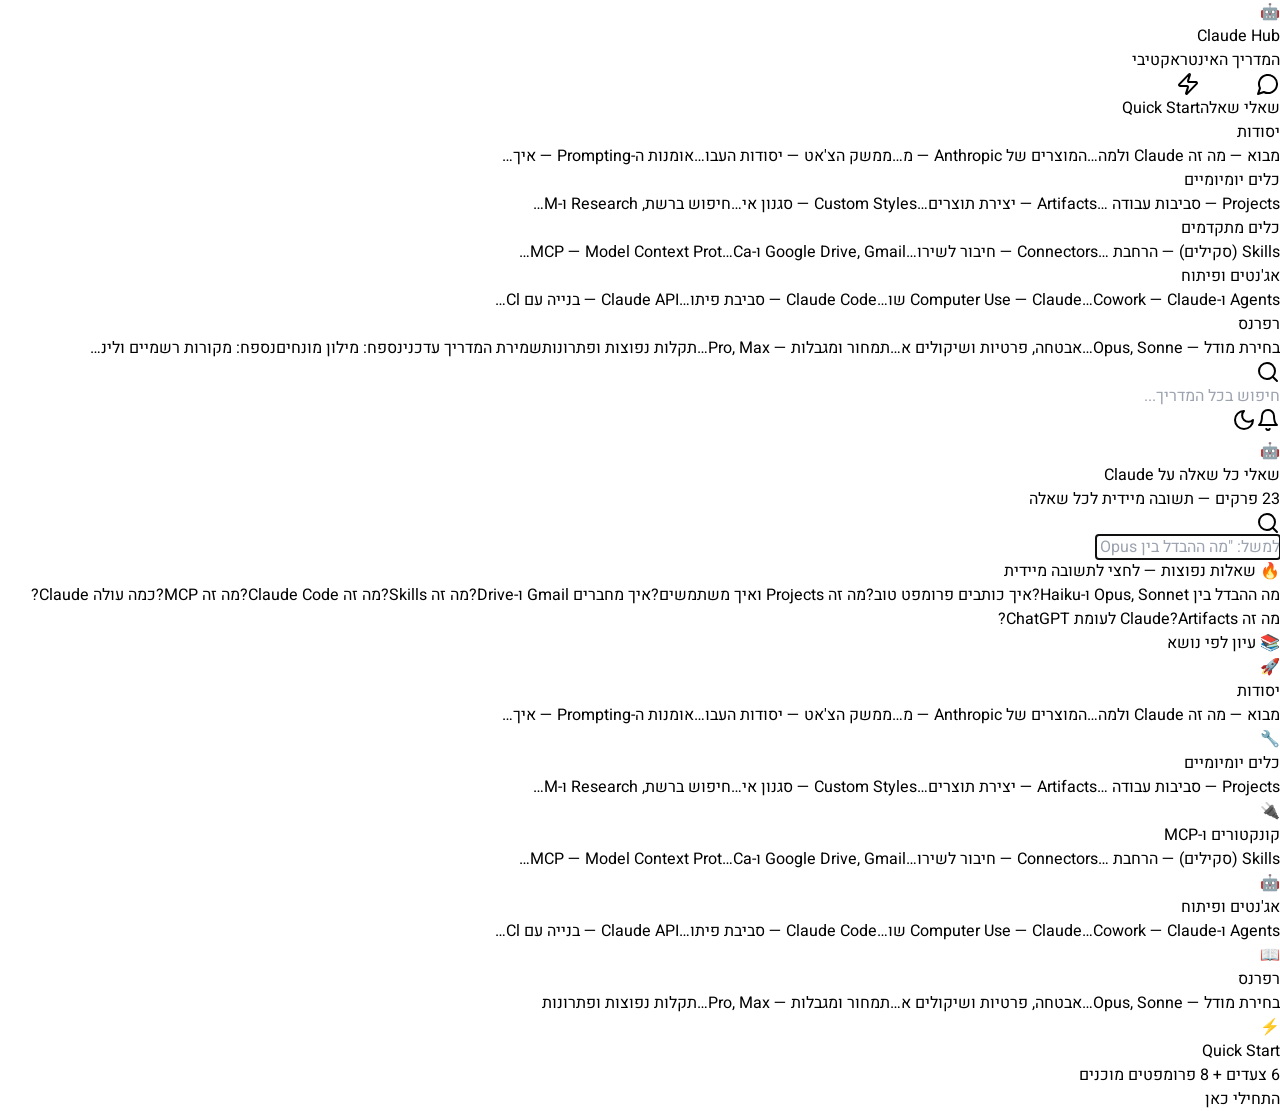
==== claude-hub/index.html @ 65d697f9 "Add Claude Hub interactive dashboard" ====
<!DOCTYPE html>
<html lang="he" dir="rtl">
  <head>
    <meta charset="UTF-8" />
    <meta name="viewport" content="width=device-width, initial-scale=1.0" />
    <title>Claude Hub — המדריך האינטראקטיבי</title>
    <link rel="preconnect" href="https://fonts.googleapis.com" />
    <link rel="preconnect" href="https://fonts.gstatic.com" crossorigin />
    <link href="https://fonts.googleapis.com/css2?family=Heebo:wght@300;400;500;600;700&family=Inter:wght@300;400;500;600;700&display=swap" rel="stylesheet" />
    <script type="module" crossorigin src="./assets/index-BV_u2j_C.js"></script>
    <link rel="stylesheet" crossorigin href="./assets/index-Cmyp-75F.css">
  </head>
  <body class="bg-gray-50 dark:bg-gray-900 font-hebrew">
    <div id="root"></div>
  </body>
</html>
---- claude-hub/assets/index-Cmyp-75F.css ----
@import"https://fonts.googleapis.com/css2?family=Heebo:wght@300;400;500;600;700&family=Inter:wght@400;500;600&display=swap";*,:before,:after{--tw-border-spacing-x: 0;--tw-border-spacing-y: 0;--tw-translate-x: 0;--tw-translate-y: 0;--tw-rotate: 0;--tw-skew-x: 0;--tw-skew-y: 0;--tw-scale-x: 1;--tw-scale-y: 1;--tw-pan-x: ;--tw-pan-y: ;--tw-pinch-zoom: ;--tw-scroll-snap-strictness: proximity;--tw-gradient-from-position: ;--tw-gradient-via-position: ;--tw-gradient-to-position: ;--tw-ordinal: ;--tw-slashed-zero: ;--tw-numeric-figure: ;--tw-numeric-spacing: ;--tw-numeric-fraction: ;--tw-ring-inset: ;--tw-ring-offset-width: 0px;--tw-ring-offset-color: #fff;--tw-ring-color: rgb(59 130 246 / .5);--tw-ring-offset-shadow: 0 0 #0000;--tw-ring-shadow: 0 0 #0000;--tw-shadow: 0 0 #0000;--tw-shadow-colored: 0 0 #0000;--tw-blur: ;--tw-brightness: ;--tw-contrast: ;--tw-grayscale: ;--tw-hue-rotate: ;--tw-invert: ;--tw-saturate: ;--tw-sepia: ;--tw-drop-shadow: ;--tw-backdrop-blur: ;--tw-backdrop-brightness: ;--tw-backdrop-contrast: ;--tw-backdrop-grayscale: ;--tw-backdrop-hue-rotate: ;--tw-backdrop-invert: ;--tw-backdrop-opacity: ;--tw-backdrop-saturate: ;--tw-backdrop-sepia: ;--tw-contain-size: ;--tw-contain-layout: ;--tw-contain-paint: ;--tw-contain-style: }::backdrop{--tw-border-spacing-x: 0;--tw-border-spacing-y: 0;--tw-translate-x: 0;--tw-translate-y: 0;--tw-rotate: 0;--tw-skew-x: 0;--tw-skew-y: 0;--tw-scale-x: 1;--tw-scale-y: 1;--tw-pan-x: ;--tw-pan-y: ;--tw-pinch-zoom: ;--tw-scroll-snap-strictness: proximity;--tw-gradient-from-position: ;--tw-gradient-via-position: ;--tw-gradient-to-position: ;--tw-ordinal: ;--tw-slashed-zero: ;--tw-numeric-figure: ;--tw-numeric-spacing: ;--tw-numeric-fraction: ;--tw-ring-inset: ;--tw-ring-offset-width: 0px;--tw-ring-offset-color: #fff;--tw-ring-color: rgb(59 130 246 / .5);--tw-ring-offset-shadow: 0 0 #0000;--tw-ring-shadow: 0 0 #0000;--tw-shadow: 0 0 #0000;--tw-shadow-colored: 0 0 #0000;--tw-blur: ;--tw-brightness: ;--tw-contrast: ;--tw-grayscale: ;--tw-hue-rotate: ;--tw-invert: ;--tw-saturate: ;--tw-sepia: ;--tw-drop-shadow: ;--tw-backdrop-blur: ;--tw-backdrop-brightness: ;--tw-backdrop-contrast: ;--tw-backdrop-grayscale: ;--tw-backdrop-hue-rotate: ;--tw-backdrop-invert: ;--tw-backdrop-opacity: ;--tw-backdrop-saturate: ;--tw-backdrop-sepia: ;--tw-contain-size: ;--tw-contain-layout: ;--tw-contain-paint: ;--tw-contain-style: }*,:before,:after{box-sizing:border-box;border-width:0;border-style:solid;border-color:#e5e7eb}:before,:after{--tw-content: ""}html,:host{line-height:1.5;-webkit-text-size-adjust:100%;-moz-tab-size:4;-o-tab-size:4;tab-size:4;font-family:ui-sans-serif,system-ui,sans-serif,"Apple Color Emoji","Segoe UI Emoji",Segoe UI Symbol,"Noto Color Emoji";font-feature-settings:normal;font-variation-settings:normal;-webkit-tap-highlight-color:transparent}body{margin:0;line-height:inherit}hr{height:0;color:inherit;border-top-width:1px}abbr:where([title]){-webkit-text-decoration:underline dotted;text-decoration:underline dotted}h1,h2,h3,h4,h5,h6{font-size:inherit;font-weight:inherit}a{color:inherit;text-decoration:inherit}b,strong{font-weight:bolder}code,kbd,samp,pre{font-family:ui-monospace,SFMono-Regular,Menlo,Monaco,Consolas,Liberation Mono,Courier New,monospace;font-feature-settings:normal;font-variation-settings:normal;font-size:1em}small{font-size:80%}sub,sup{font-size:75%;line-height:0;position:relative;vertical-align:baseline}sub{bottom:-.25em}sup{top:-.5em}table{text-indent:0;border-color:inherit;border-collapse:collapse}button,input,optgroup,select,textarea{font-family:inherit;font-feature-settings:inherit;font-variation-settings:inherit;font-size:100%;font-weight:inherit;line-height:inherit;letter-spacing:inherit;color:inherit;margin:0;padding:0}button,select{text-transform:none}button,input:where([type=button]),input:where([type=reset]),input:where([type=submit]){-webkit-appearance:button;background-color:transparent;background-image:none}:-moz-focusring{outline:auto}:-moz-ui-invalid{box-shadow:none}progress{vertical-align:baseline}::-webkit-inner-spin-button,::-webkit-outer-spin-button{height:auto}[type=search]{-webkit-appearance:textfield;outline-offset:-2px}::-webkit-search-decoration{-webkit-appearance:none}::-webkit-file-upload-button{-webkit-appearance:button;font:inherit}summary{display:list-item}blockquote,dl,dd,h1,h2,h3,h4,h5,h6,hr,figure,p,pre{margin:0}fieldset{margin:0;padding:0}legend{padding:0}ol,ul,menu{list-style:none;margin:0;padding:0}dialog{padding:0}textarea{resize:vertical}input::-moz-placeholder,textarea::-moz-placeholder{opacity:1;color:#9ca3af}input::placeholder,textarea::placeholder{opacity:1;color:#9ca3af}button,[role=button]{cursor:pointer}:disabled{cursor:default}img,svg,video,canvas,audio,iframe,embed,object{display:block;vertical-align:middle}img,video{max-width:100%;height:auto}[hidden]:where(:not([hidden=until-found])){display:none}html{direction:rtl}body{font-family:Heebo,sans-serif}code,pre,.ltr{direction:ltr;font-family:Inter,monospace}::-webkit-scrollbar{width:6px}::-webkit-scrollbar-track{background:transparent}::-webkit-scrollbar-thumb{background:#9dc3e6;border-radius:3px}
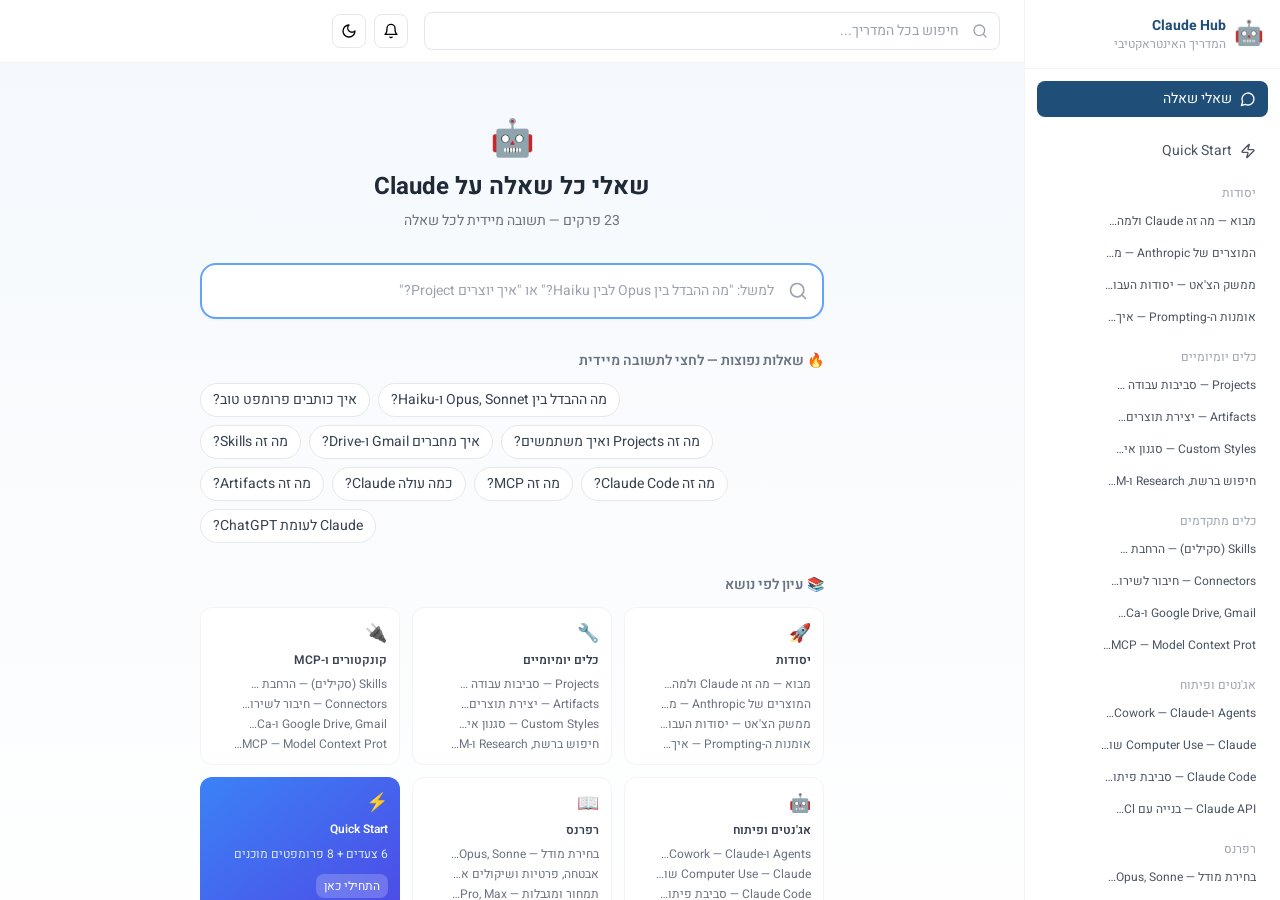
==== commit ffaba59a: "Fix Claude Hub styles - rebuild with correct Tailwind CSS" ====
--- a/claude-hub/index.html
+++ b/claude-hub/index.html
@@ -7,8 +7,8 @@
     <link rel="preconnect" href="https://fonts.googleapis.com" />
     <link rel="preconnect" href="https://fonts.gstatic.com" crossorigin />
     <link href="https://fonts.googleapis.com/css2?family=Heebo:wght@300;400;500;600;700&family=Inter:wght@300;400;500;600;700&display=swap" rel="stylesheet" />
-    <script type="module" crossorigin src="./assets/index-BV_u2j_C.js"></script>
-    <link rel="stylesheet" crossorigin href="./assets/index-Cmyp-75F.css">
+    <script type="module" crossorigin src="./assets/index-DND-uDxP.js"></script>
+    <link rel="stylesheet" crossorigin href="./assets/index-e8QEtbqc.css">
   </head>
   <body class="bg-gray-50 dark:bg-gray-900 font-hebrew">
     <div id="root"></div>
--- a/claude-hub/assets/index-e8QEtbqc.css
+++ b/claude-hub/assets/index-e8QEtbqc.css
@@ -0,0 +1 @@
+@import"https://fonts.googleapis.com/css2?family=Heebo:wght@300;400;500;600;700&family=Inter:wght@400;500;600&display=swap";*,:before,:after{--tw-border-spacing-x: 0;--tw-border-spacing-y: 0;--tw-translate-x: 0;--tw-translate-y: 0;--tw-rotate: 0;--tw-skew-x: 0;--tw-skew-y: 0;--tw-scale-x: 1;--tw-scale-y: 1;--tw-pan-x: ;--tw-pan-y: ;--tw-pinch-zoom: ;--tw-scroll-snap-strictness: proximity;--tw-gradient-from-position: ;--tw-gradient-via-position: ;--tw-gradient-to-position: ;--tw-ordinal: ;--tw-slashed-zero: ;--tw-numeric-figure: ;--tw-numeric-spacing: ;--tw-numeric-fraction: ;--tw-ring-inset: ;--tw-ring-offset-width: 0px;--tw-ring-offset-color: #fff;--tw-ring-color: rgb(59 130 246 / .5);--tw-ring-offset-shadow: 0 0 #0000;--tw-ring-shadow: 0 0 #0000;--tw-shadow: 0 0 #0000;--tw-shadow-colored: 0 0 #0000;--tw-blur: ;--tw-brightness: ;--tw-contrast: ;--tw-grayscale: ;--tw-hue-rotate: ;--tw-invert: ;--tw-saturate: ;--tw-sepia: ;--tw-drop-shadow: ;--tw-backdrop-blur: ;--tw-backdrop-brightness: ;--tw-backdrop-contrast: ;--tw-backdrop-grayscale: ;--tw-backdrop-hue-rotate: ;--tw-backdrop-invert: ;--tw-backdrop-opacity: ;--tw-backdrop-saturate: ;--tw-backdrop-sepia: ;--tw-contain-size: ;--tw-contain-layout: ;--tw-contain-paint: ;--tw-contain-style: }::backdrop{--tw-border-spacing-x: 0;--tw-border-spacing-y: 0;--tw-translate-x: 0;--tw-translate-y: 0;--tw-rotate: 0;--tw-skew-x: 0;--tw-skew-y: 0;--tw-scale-x: 1;--tw-scale-y: 1;--tw-pan-x: ;--tw-pan-y: ;--tw-pinch-zoom: ;--tw-scroll-snap-strictness: proximity;--tw-gradient-from-position: ;--tw-gradient-via-position: ;--tw-gradient-to-position: ;--tw-ordinal: ;--tw-slashed-zero: ;--tw-numeric-figure: ;--tw-numeric-spacing: ;--tw-numeric-fraction: ;--tw-ring-inset: ;--tw-ring-offset-width: 0px;--tw-ring-offset-color: #fff;--tw-ring-color: rgb(59 130 246 / .5);--tw-ring-offset-shadow: 0 0 #0000;--tw-ring-shadow: 0 0 #0000;--tw-shadow: 0 0 #0000;--tw-shadow-colored: 0 0 #0000;--tw-blur: ;--tw-brightness: ;--tw-contrast: ;--tw-grayscale: ;--tw-hue-rotate: ;--tw-invert: ;--tw-saturate: ;--tw-sepia: ;--tw-drop-shadow: ;--tw-backdrop-blur: ;--tw-backdrop-brightness: ;--tw-backdrop-contrast: ;--tw-backdrop-grayscale: ;--tw-backdrop-hue-rotate: ;--tw-backdrop-invert: ;--tw-backdrop-opacity: ;--tw-backdrop-saturate: ;--tw-backdrop-sepia: ;--tw-contain-size: ;--tw-contain-layout: ;--tw-contain-paint: ;--tw-contain-style: }*,:before,:after{box-sizing:border-box;border-width:0;border-style:solid;border-color:#e5e7eb}:before,:after{--tw-content: ""}html,:host{line-height:1.5;-webkit-text-size-adjust:100%;-moz-tab-size:4;-o-tab-size:4;tab-size:4;font-family:ui-sans-serif,system-ui,sans-serif,"Apple Color Emoji","Segoe UI Emoji",Segoe UI Symbol,"Noto Color Emoji";font-feature-settings:normal;font-variation-settings:normal;-webkit-tap-highlight-color:transparent}body{margin:0;line-height:inherit}hr{height:0;color:inherit;border-top-width:1px}abbr:where([title]){-webkit-text-decoration:underline dotted;text-decoration:underline dotted}h1,h2,h3,h4,h5,h6{font-size:inherit;font-weight:inherit}a{color:inherit;text-decoration:inherit}b,strong{font-weight:bolder}code,kbd,samp,pre{font-family:ui-monospace,SFMono-Regular,Menlo,Monaco,Consolas,Liberation Mono,Courier New,monospace;font-feature-settings:normal;font-variation-settings:normal;font-size:1em}small{font-size:80%}sub,sup{font-size:75%;line-height:0;position:relative;vertical-align:baseline}sub{bottom:-.25em}sup{top:-.5em}table{text-indent:0;border-color:inherit;border-collapse:collapse}button,input,optgroup,select,textarea{font-family:inherit;font-feature-settings:inherit;font-variation-settings:inherit;font-size:100%;font-weight:inherit;line-height:inherit;letter-spacing:inherit;color:inherit;margin:0;padding:0}button,select{text-transform:none}button,input:where([type=button]),input:where([type=reset]),input:where([type=submit]){-webkit-appearance:button;background-color:transparent;background-image:none}:-moz-focusring{outline:auto}:-moz-ui-invalid{box-shadow:none}progress{vertical-align:baseline}::-webkit-inner-spin-button,::-webkit-outer-spin-button{height:auto}[type=search]{-webkit-appearance:textfield;outline-offset:-2px}::-webkit-search-decoration{-webkit-appearance:none}::-webkit-file-upload-button{-webkit-appearance:button;font:inherit}summary{display:list-item}blockquote,dl,dd,h1,h2,h3,h4,h5,h6,hr,figure,p,pre{margin:0}fieldset{margin:0;padding:0}legend{padding:0}ol,ul,menu{list-style:none;margin:0;padding:0}dialog{padding:0}textarea{resize:vertical}input::-moz-placeholder,textarea::-moz-placeholder{opacity:1;color:#9ca3af}input::placeholder,textarea::placeholder{opacity:1;color:#9ca3af}button,[role=button]{cursor:pointer}:disabled{cursor:default}img,svg,video,canvas,audio,iframe,embed,object{display:block;vertical-align:middle}img,video{max-width:100%;height:auto}[hidden]:where(:not([hidden=until-found])){display:none}html{direction:rtl}body{font-family:Heebo,sans-serif}code,pre,.ltr{direction:ltr;font-family:Inter,monospace}.sidebar-item{display:flex;cursor:pointer;align-items:center;gap:.5rem;border-radius:.5rem;padding:.5rem .75rem;font-size:.875rem;line-height:1.25rem;transition-property:all;transition-timing-function:cubic-bezier(.4,0,.2,1);transition-duration:.15s}.sidebar-item:hover{background-color:#9dc3e633;--tw-text-opacity: 1;color:rgb(31 78 121 / var(--tw-text-opacity, 1))}.sidebar-item:hover:is(.dark *){--tw-text-opacity: 1;color:rgb(157 195 230 / var(--tw-text-opacity, 1))}.sidebar-item.active{--tw-bg-opacity: 1;background-color:rgb(31 78 121 / var(--tw-bg-opacity, 1));--tw-text-opacity: 1;color:rgb(255 255 255 / var(--tw-text-opacity, 1))}.chapter-card{margin-bottom:1.5rem;border-radius:.75rem;border-width:1px;--tw-border-opacity: 1;border-color:rgb(243 244 246 / var(--tw-border-opacity, 1));--tw-bg-opacity: 1;background-color:rgb(255 255 255 / var(--tw-bg-opacity, 1));padding:1.5rem;--tw-shadow: 0 1px 2px 0 rgb(0 0 0 / .05);--tw-shadow-colored: 0 1px 2px 0 var(--tw-shadow-color);box-shadow:var(--tw-ring-offset-shadow, 0 0 #0000),var(--tw-ring-shadow, 0 0 #0000),var(--tw-shadow)}.chapter-card:is(.dark *){--tw-border-opacity: 1;border-color:rgb(55 65 81 / var(--tw-border-opacity, 1));--tw-bg-opacity: 1;background-color:rgb(31 41 55 / var(--tw-bg-opacity, 1))}.tldr-box{margin-bottom:1.5rem;border-radius:.5rem;border-right-width:4px;--tw-border-opacity: 1;border-color:rgb(46 117 182 / var(--tw-border-opacity, 1));--tw-bg-opacity: 1;background-color:rgb(239 246 255 / var(--tw-bg-opacity, 1));padding:1rem}.tldr-box:is(.dark *){background-color:#1e3a8a33}.btn-primary{border-radius:.5rem;--tw-bg-opacity: 1;background-color:rgb(31 78 121 / var(--tw-bg-opacity, 1));padding:.5rem 1rem;font-size:.875rem;line-height:1.25rem;--tw-text-opacity: 1;color:rgb(255 255 255 / var(--tw-text-opacity, 1));transition-property:color,background-color,border-color,text-decoration-color,fill,stroke;transition-timing-function:cubic-bezier(.4,0,.2,1);transition-duration:.15s}.btn-primary:hover{--tw-bg-opacity: 1;background-color:rgb(46 117 182 / var(--tw-bg-opacity, 1))}.btn-ghost{border-radius:.5rem;border-width:1px;--tw-border-opacity: 1;border-color:rgb(229 231 235 / var(--tw-border-opacity, 1));padding:.5rem 1rem;font-size:.875rem;line-height:1.25rem;transition-property:color,background-color,border-color,text-decoration-color,fill,stroke;transition-timing-function:cubic-bezier(.4,0,.2,1);transition-duration:.15s}.btn-ghost:hover{--tw-bg-opacity: 1;background-color:rgb(249 250 251 / var(--tw-bg-opacity, 1))}.btn-ghost:is(.dark *){--tw-border-opacity: 1;border-color:rgb(75 85 99 / var(--tw-border-opacity, 1))}.btn-ghost:hover:is(.dark *){--tw-bg-opacity: 1;background-color:rgb(55 65 81 / var(--tw-bg-opacity, 1))}.pointer-events-none{pointer-events:none}.absolute{position:absolute}.relative{position:relative}.left-3{left:.75rem}.left-4{left:1rem}.right-3{right:.75rem}.right-4{right:1rem}.top-1\/2{top:50%}.mx-auto{margin-left:auto;margin-right:auto}.my-2{margin-top:.5rem;margin-bottom:.5rem}.mb-0\.5{margin-bottom:.125rem}.mb-1{margin-bottom:.25rem}.mb-10{margin-bottom:2.5rem}.mb-2{margin-bottom:.5rem}.mb-3{margin-bottom:.75rem}.mb-4{margin-bottom:1rem}.mb-8{margin-bottom:2rem}.mr-4{margin-right:1rem}.mt-0\.5{margin-top:.125rem}.mt-1{margin-top:.25rem}.mt-4{margin-top:1rem}.mt-5{margin-top:1.25rem}.mt-6{margin-top:1.5rem}.mt-8{margin-top:2rem}.line-clamp-2{overflow:hidden;display:-webkit-box;-webkit-box-orient:vertical;-webkit-line-clamp:2}.block{display:block}.flex{display:flex}.grid{display:grid}.h-2{height:.5rem}.h-3{height:.75rem}.h-3\.5{height:.875rem}.h-4{height:1rem}.h-5{height:1.25rem}.h-8{height:2rem}.h-screen{height:100vh}.max-h-96{max-height:24rem}.min-h-full{min-height:100%}.min-h-screen{min-height:100vh}.w-3{width:.75rem}.w-3\.5{width:.875rem}.w-4{width:1rem}.w-5{width:1.25rem}.w-64{width:16rem}.w-8{width:2rem}.w-full{width:100%}.min-w-0{min-width:0px}.max-w-2xl{max-width:42rem}.max-w-4xl{max-width:56rem}.max-w-xl{max-width:36rem}.flex-1{flex:1 1 0%}.shrink-0{flex-shrink:0}.-translate-y-1\/2{--tw-translate-y: -50%;transform:translate(var(--tw-translate-x),var(--tw-translate-y)) rotate(var(--tw-rotate)) skew(var(--tw-skew-x)) skewY(var(--tw-skew-y)) scaleX(var(--tw-scale-x)) scaleY(var(--tw-scale-y))}.scale-105{--tw-scale-x: 1.05;--tw-scale-y: 1.05;transform:translate(var(--tw-translate-x),var(--tw-translate-y)) rotate(var(--tw-rotate)) skew(var(--tw-skew-x)) skewY(var(--tw-skew-y)) scaleX(var(--tw-scale-x)) scaleY(var(--tw-scale-y))}.grid-cols-1{grid-template-columns:repeat(1,minmax(0,1fr))}.grid-cols-2{grid-template-columns:repeat(2,minmax(0,1fr))}.flex-col{flex-direction:column}.flex-wrap{flex-wrap:wrap}.items-start{align-items:flex-start}.items-center{align-items:center}.justify-end{justify-content:flex-end}.justify-between{justify-content:space-between}.gap-1{gap:.25rem}.gap-2{gap:.5rem}.gap-3{gap:.75rem}.gap-4{gap:1rem}.space-y-0\.5>:not([hidden])~:not([hidden]){--tw-space-y-reverse: 0;margin-top:calc(.125rem * calc(1 - var(--tw-space-y-reverse)));margin-bottom:calc(.125rem * var(--tw-space-y-reverse))}.space-y-1>:not([hidden])~:not([hidden]){--tw-space-y-reverse: 0;margin-top:calc(.25rem * calc(1 - var(--tw-space-y-reverse)));margin-bottom:calc(.25rem * var(--tw-space-y-reverse))}.space-y-1\.5>:not([hidden])~:not([hidden]){--tw-space-y-reverse: 0;margin-top:calc(.375rem * calc(1 - var(--tw-space-y-reverse)));margin-bottom:calc(.375rem * var(--tw-space-y-reverse))}.space-y-2>:not([hidden])~:not([hidden]){--tw-space-y-reverse: 0;margin-top:calc(.5rem * calc(1 - var(--tw-space-y-reverse)));margin-bottom:calc(.5rem * var(--tw-space-y-reverse))}.space-y-3>:not([hidden])~:not([hidden]){--tw-space-y-reverse: 0;margin-top:calc(.75rem * calc(1 - var(--tw-space-y-reverse)));margin-bottom:calc(.75rem * var(--tw-space-y-reverse))}.space-y-4>:not([hidden])~:not([hidden]){--tw-space-y-reverse: 0;margin-top:calc(1rem * calc(1 - var(--tw-space-y-reverse)));margin-bottom:calc(1rem * var(--tw-space-y-reverse))}.space-y-6>:not([hidden])~:not([hidden]){--tw-space-y-reverse: 0;margin-top:calc(1.5rem * calc(1 - var(--tw-space-y-reverse)));margin-bottom:calc(1.5rem * var(--tw-space-y-reverse))}.overflow-hidden{overflow:hidden}.overflow-y-auto{overflow-y:auto}.truncate{overflow:hidden;text-overflow:ellipsis;white-space:nowrap}.whitespace-pre-wrap{white-space:pre-wrap}.rounded{border-radius:.25rem}.rounded-2xl{border-radius:1rem}.rounded-full{border-radius:9999px}.rounded-lg{border-radius:.5rem}.rounded-sm{border-radius:.125rem}.rounded-xl{border-radius:.75rem}.border{border-width:1px}.border-2{border-width:2px}.border-b{border-bottom-width:1px}.border-l{border-left-width:1px}.border-r-4{border-right-width:4px}.border-blue-300{--tw-border-opacity: 1;border-color:rgb(147 197 253 / var(--tw-border-opacity, 1))}.border-brand-dark{--tw-border-opacity: 1;border-color:rgb(31 78 121 / var(--tw-border-opacity, 1))}.border-brand-light{--tw-border-opacity: 1;border-color:rgb(157 195 230 / var(--tw-border-opacity, 1))}.border-brand-mid{--tw-border-opacity: 1;border-color:rgb(46 117 182 / var(--tw-border-opacity, 1))}.border-gray-100{--tw-border-opacity: 1;border-color:rgb(243 244 246 / var(--tw-border-opacity, 1))}.border-gray-200{--tw-border-opacity: 1;border-color:rgb(229 231 235 / var(--tw-border-opacity, 1))}.border-green-300{--tw-border-opacity: 1;border-color:rgb(134 239 172 / var(--tw-border-opacity, 1))}.border-purple-300{--tw-border-opacity: 1;border-color:rgb(216 180 254 / var(--tw-border-opacity, 1))}.border-yellow-300{--tw-border-opacity: 1;border-color:rgb(253 224 71 / var(--tw-border-opacity, 1))}.bg-blue-100{--tw-bg-opacity: 1;background-color:rgb(219 234 254 / var(--tw-bg-opacity, 1))}.bg-blue-400{--tw-bg-opacity: 1;background-color:rgb(96 165 250 / var(--tw-bg-opacity, 1))}.bg-blue-600{--tw-bg-opacity: 1;background-color:rgb(37 99 235 / var(--tw-bg-opacity, 1))}.bg-brand-dark{--tw-bg-opacity: 1;background-color:rgb(31 78 121 / var(--tw-bg-opacity, 1))}.bg-brand-dark\/5{background-color:#1f4e790d}.bg-brand-light\/30{background-color:#9dc3e64d}.bg-gray-100{--tw-bg-opacity: 1;background-color:rgb(243 244 246 / var(--tw-bg-opacity, 1))}.bg-gray-200{--tw-bg-opacity: 1;background-color:rgb(229 231 235 / var(--tw-bg-opacity, 1))}.bg-gray-50{--tw-bg-opacity: 1;background-color:rgb(249 250 251 / var(--tw-bg-opacity, 1))}.bg-green-100{--tw-bg-opacity: 1;background-color:rgb(220 252 231 / var(--tw-bg-opacity, 1))}.bg-green-400{--tw-bg-opacity: 1;background-color:rgb(74 222 128 / var(--tw-bg-opacity, 1))}.bg-green-600{--tw-bg-opacity: 1;background-color:rgb(22 163 74 / var(--tw-bg-opacity, 1))}.bg-purple-100{--tw-bg-opacity: 1;background-color:rgb(243 232 255 / var(--tw-bg-opacity, 1))}.bg-purple-400{--tw-bg-opacity: 1;background-color:rgb(192 132 252 / var(--tw-bg-opacity, 1))}.bg-purple-600{--tw-bg-opacity: 1;background-color:rgb(147 51 234 / var(--tw-bg-opacity, 1))}.bg-white{--tw-bg-opacity: 1;background-color:rgb(255 255 255 / var(--tw-bg-opacity, 1))}.bg-white\/20{background-color:#fff3}.bg-gradient-to-b{background-image:linear-gradient(to bottom,var(--tw-gradient-stops))}.bg-gradient-to-br{background-image:linear-gradient(to bottom right,var(--tw-gradient-stops))}.bg-gradient-to-l{background-image:linear-gradient(to left,var(--tw-gradient-stops))}.from-blue-50{--tw-gradient-from: #eff6ff var(--tw-gradient-from-position);--tw-gradient-to: rgb(239 246 255 / 0) var(--tw-gradient-to-position);--tw-gradient-stops: var(--tw-gradient-from), var(--tw-gradient-to)}.from-blue-50\/40{--tw-gradient-from: rgb(239 246 255 / .4) var(--tw-gradient-from-position);--tw-gradient-to: rgb(239 246 255 / 0) var(--tw-gradient-to-position);--tw-gradient-stops: var(--tw-gradient-from), var(--tw-gradient-to)}.from-blue-500{--tw-gradient-from: #3b82f6 var(--tw-gradient-from-position);--tw-gradient-to: rgb(59 130 246 / 0) var(--tw-gradient-to-position);--tw-gradient-stops: var(--tw-gradient-from), var(--tw-gradient-to)}.to-indigo-50{--tw-gradient-to: #eef2ff var(--tw-gradient-to-position)}.to-indigo-600{--tw-gradient-to: #4f46e5 var(--tw-gradient-to-position)}.to-white{--tw-gradient-to: #fff var(--tw-gradient-to-position)}.fill-yellow-400{fill:#facc15}.p-2{padding:.5rem}.p-3{padding:.75rem}.p-4{padding:1rem}.p-5{padding:1.25rem}.p-6{padding:1.5rem}.p-8{padding:2rem}.px-1{padding-left:.25rem;padding-right:.25rem}.px-2{padding-left:.5rem;padding-right:.5rem}.px-3{padding-left:.75rem;padding-right:.75rem}.px-5{padding-left:1.25rem;padding-right:1.25rem}.px-6{padding-left:1.5rem;padding-right:1.5rem}.py-0\.5{padding-top:.125rem;padding-bottom:.125rem}.py-1{padding-top:.25rem;padding-bottom:.25rem}.py-1\.5{padding-top:.375rem;padding-bottom:.375rem}.py-10{padding-top:2.5rem;padding-bottom:2.5rem}.py-2{padding-top:.5rem;padding-bottom:.5rem}.py-3{padding-top:.75rem;padding-bottom:.75rem}.py-4{padding-top:1rem;padding-bottom:1rem}.py-8{padding-top:2rem;padding-bottom:2rem}.pb-1{padding-bottom:.25rem}.pb-12{padding-bottom:3rem}.pb-8{padding-bottom:2rem}.pl-4{padding-left:1rem}.pl-8{padding-left:2rem}.pr-10{padding-right:2.5rem}.pr-12{padding-right:3rem}.pr-3{padding-right:.75rem}.pt-14{padding-top:3.5rem}.text-center{text-align:center}.text-right{text-align:right}.font-hebrew{font-family:Heebo,sans-serif}.text-2xl{font-size:1.5rem;line-height:2rem}.text-4xl{font-size:2.25rem;line-height:2.5rem}.text-base{font-size:1rem;line-height:1.5rem}.text-lg{font-size:1.125rem;line-height:1.75rem}.text-sm{font-size:.875rem;line-height:1.25rem}.text-xl{font-size:1.25rem;line-height:1.75rem}.text-xs{font-size:.75rem;line-height:1rem}.font-bold{font-weight:700}.font-medium{font-weight:500}.font-normal{font-weight:400}.font-semibold{font-weight:600}.uppercase{text-transform:uppercase}.italic{font-style:italic}.leading-relaxed{line-height:1.625}.leading-tight{line-height:1.25}.tracking-wide{letter-spacing:.025em}.text-blue-100{--tw-text-opacity: 1;color:rgb(219 234 254 / var(--tw-text-opacity, 1))}.text-blue-400{--tw-text-opacity: 1;color:rgb(96 165 250 / var(--tw-text-opacity, 1))}.text-blue-600{--tw-text-opacity: 1;color:rgb(37 99 235 / var(--tw-text-opacity, 1))}.text-brand-dark{--tw-text-opacity: 1;color:rgb(31 78 121 / var(--tw-text-opacity, 1))}.text-brand-mid{--tw-text-opacity: 1;color:rgb(46 117 182 / var(--tw-text-opacity, 1))}.text-gray-400{--tw-text-opacity: 1;color:rgb(156 163 175 / var(--tw-text-opacity, 1))}.text-gray-500{--tw-text-opacity: 1;color:rgb(107 114 128 / var(--tw-text-opacity, 1))}.text-gray-600{--tw-text-opacity: 1;color:rgb(75 85 99 / var(--tw-text-opacity, 1))}.text-gray-700{--tw-text-opacity: 1;color:rgb(55 65 81 / var(--tw-text-opacity, 1))}.text-gray-800{--tw-text-opacity: 1;color:rgb(31 41 55 / var(--tw-text-opacity, 1))}.text-green-600{--tw-text-opacity: 1;color:rgb(22 163 74 / var(--tw-text-opacity, 1))}.text-white{--tw-text-opacity: 1;color:rgb(255 255 255 / var(--tw-text-opacity, 1))}.text-yellow-500{--tw-text-opacity: 1;color:rgb(234 179 8 / var(--tw-text-opacity, 1))}.opacity-40{opacity:.4}.opacity-50{opacity:.5}.shadow-sm{--tw-shadow: 0 1px 2px 0 rgb(0 0 0 / .05);--tw-shadow-colored: 0 1px 2px 0 var(--tw-shadow-color);box-shadow:var(--tw-ring-offset-shadow, 0 0 #0000),var(--tw-ring-shadow, 0 0 #0000),var(--tw-shadow)}.ring-2{--tw-ring-offset-shadow: var(--tw-ring-inset) 0 0 0 var(--tw-ring-offset-width) var(--tw-ring-offset-color);--tw-ring-shadow: var(--tw-ring-inset) 0 0 0 calc(2px + var(--tw-ring-offset-width)) var(--tw-ring-color);box-shadow:var(--tw-ring-offset-shadow),var(--tw-ring-shadow),var(--tw-shadow, 0 0 #0000)}.ring-brand-mid{--tw-ring-opacity: 1;--tw-ring-color: rgb(46 117 182 / var(--tw-ring-opacity, 1))}.filter{filter:var(--tw-blur) var(--tw-brightness) var(--tw-contrast) var(--tw-grayscale) var(--tw-hue-rotate) var(--tw-invert) var(--tw-saturate) var(--tw-sepia) var(--tw-drop-shadow)}.transition-all{transition-property:all;transition-timing-function:cubic-bezier(.4,0,.2,1);transition-duration:.15s}.transition-colors{transition-property:color,background-color,border-color,text-decoration-color,fill,stroke;transition-timing-function:cubic-bezier(.4,0,.2,1);transition-duration:.15s}.transition-shadow{transition-property:box-shadow;transition-timing-function:cubic-bezier(.4,0,.2,1);transition-duration:.15s}::-webkit-scrollbar{width:6px}::-webkit-scrollbar-track{background:transparent}::-webkit-scrollbar-thumb{background:#9dc3e6;border-radius:3px}.hover\:border-blue-400:hover{--tw-border-opacity: 1;border-color:rgb(96 165 250 / var(--tw-border-opacity, 1))}.hover\:border-brand-mid:hover{--tw-border-opacity: 1;border-color:rgb(46 117 182 / var(--tw-border-opacity, 1))}.hover\:bg-white\/30:hover{background-color:#ffffff4d}.hover\:text-blue-600:hover{--tw-text-opacity: 1;color:rgb(37 99 235 / var(--tw-text-opacity, 1))}.hover\:text-blue-700:hover{--tw-text-opacity: 1;color:rgb(29 78 216 / var(--tw-text-opacity, 1))}.hover\:text-gray-600:hover{--tw-text-opacity: 1;color:rgb(75 85 99 / var(--tw-text-opacity, 1))}.hover\:underline:hover{text-decoration-line:underline}.hover\:shadow-md:hover{--tw-shadow: 0 4px 6px -1px rgb(0 0 0 / .1), 0 2px 4px -2px rgb(0 0 0 / .1);--tw-shadow-colored: 0 4px 6px -1px var(--tw-shadow-color), 0 2px 4px -2px var(--tw-shadow-color);box-shadow:var(--tw-ring-offset-shadow, 0 0 #0000),var(--tw-ring-shadow, 0 0 #0000),var(--tw-shadow)}.hover\:shadow-sm:hover{--tw-shadow: 0 1px 2px 0 rgb(0 0 0 / .05);--tw-shadow-colored: 0 1px 2px 0 var(--tw-shadow-color);box-shadow:var(--tw-ring-offset-shadow, 0 0 #0000),var(--tw-ring-shadow, 0 0 #0000),var(--tw-shadow)}.focus\:border-blue-400:focus{--tw-border-opacity: 1;border-color:rgb(96 165 250 / var(--tw-border-opacity, 1))}.focus\:outline-none:focus{outline:2px solid transparent;outline-offset:2px}.focus\:ring-2:focus{--tw-ring-offset-shadow: var(--tw-ring-inset) 0 0 0 var(--tw-ring-offset-width) var(--tw-ring-offset-color);--tw-ring-shadow: var(--tw-ring-inset) 0 0 0 calc(2px + var(--tw-ring-offset-width)) var(--tw-ring-color);box-shadow:var(--tw-ring-offset-shadow),var(--tw-ring-shadow),var(--tw-shadow, 0 0 #0000)}.focus\:ring-brand-mid:focus{--tw-ring-opacity: 1;--tw-ring-color: rgb(46 117 182 / var(--tw-ring-opacity, 1))}.dark\:border-gray-600:is(.dark *){--tw-border-opacity: 1;border-color:rgb(75 85 99 / var(--tw-border-opacity, 1))}.dark\:border-gray-700:is(.dark *){--tw-border-opacity: 1;border-color:rgb(55 65 81 / var(--tw-border-opacity, 1))}.dark\:bg-blue-900\/30:is(.dark *){background-color:#1e3a8a4d}.dark\:bg-brand-dark\/20:is(.dark *){background-color:#1f4e7933}.dark\:bg-gray-600:is(.dark *){--tw-bg-opacity: 1;background-color:rgb(75 85 99 / var(--tw-bg-opacity, 1))}.dark\:bg-gray-700:is(.dark *){--tw-bg-opacity: 1;background-color:rgb(55 65 81 / var(--tw-bg-opacity, 1))}.dark\:bg-gray-800:is(.dark *){--tw-bg-opacity: 1;background-color:rgb(31 41 55 / var(--tw-bg-opacity, 1))}.dark\:bg-gray-900:is(.dark *){--tw-bg-opacity: 1;background-color:rgb(17 24 39 / var(--tw-bg-opacity, 1))}.dark\:bg-green-900\/30:is(.dark *){background-color:#14532d4d}.dark\:bg-purple-900\/30:is(.dark *){background-color:#581c874d}.dark\:from-blue-900\/20:is(.dark *){--tw-gradient-from: rgb(30 58 138 / .2) var(--tw-gradient-from-position);--tw-gradient-to: rgb(30 58 138 / 0) var(--tw-gradient-to-position);--tw-gradient-stops: var(--tw-gradient-from), var(--tw-gradient-to)}.dark\:from-gray-900:is(.dark *){--tw-gradient-from: #111827 var(--tw-gradient-from-position);--tw-gradient-to: rgb(17 24 39 / 0) var(--tw-gradient-to-position);--tw-gradient-stops: var(--tw-gradient-from), var(--tw-gradient-to)}.dark\:to-gray-900:is(.dark *){--tw-gradient-to: #111827 var(--tw-gradient-to-position)}.dark\:to-indigo-900\/20:is(.dark *){--tw-gradient-to: rgb(49 46 129 / .2) var(--tw-gradient-to-position)}.dark\:text-blue-400:is(.dark *){--tw-text-opacity: 1;color:rgb(96 165 250 / var(--tw-text-opacity, 1))}.dark\:text-brand-light:is(.dark *){--tw-text-opacity: 1;color:rgb(157 195 230 / var(--tw-text-opacity, 1))}.dark\:text-gray-100:is(.dark *){--tw-text-opacity: 1;color:rgb(243 244 246 / var(--tw-text-opacity, 1))}.dark\:text-gray-200:is(.dark *){--tw-text-opacity: 1;color:rgb(229 231 235 / var(--tw-text-opacity, 1))}.dark\:text-gray-300:is(.dark *){--tw-text-opacity: 1;color:rgb(209 213 219 / var(--tw-text-opacity, 1))}.dark\:text-gray-400:is(.dark *){--tw-text-opacity: 1;color:rgb(156 163 175 / var(--tw-text-opacity, 1))}.dark\:text-green-400:is(.dark *){--tw-text-opacity: 1;color:rgb(74 222 128 / var(--tw-text-opacity, 1))}.dark\:hover\:border-blue-500:hover:is(.dark *){--tw-border-opacity: 1;border-color:rgb(59 130 246 / var(--tw-border-opacity, 1))}.dark\:hover\:text-blue-400:hover:is(.dark *){--tw-text-opacity: 1;color:rgb(96 165 250 / var(--tw-text-opacity, 1))}.dark\:focus\:border-blue-500:focus:is(.dark *){--tw-border-opacity: 1;border-color:rgb(59 130 246 / var(--tw-border-opacity, 1))}@media (min-width: 640px){.sm\:grid-cols-3{grid-template-columns:repeat(3,minmax(0,1fr))}}@media (min-width: 768px){.md\:grid-cols-2{grid-template-columns:repeat(2,minmax(0,1fr))}.md\:grid-cols-3{grid-template-columns:repeat(3,minmax(0,1fr))}}@media (min-width: 1024px){.lg\:grid-cols-3{grid-template-columns:repeat(3,minmax(0,1fr))}}
